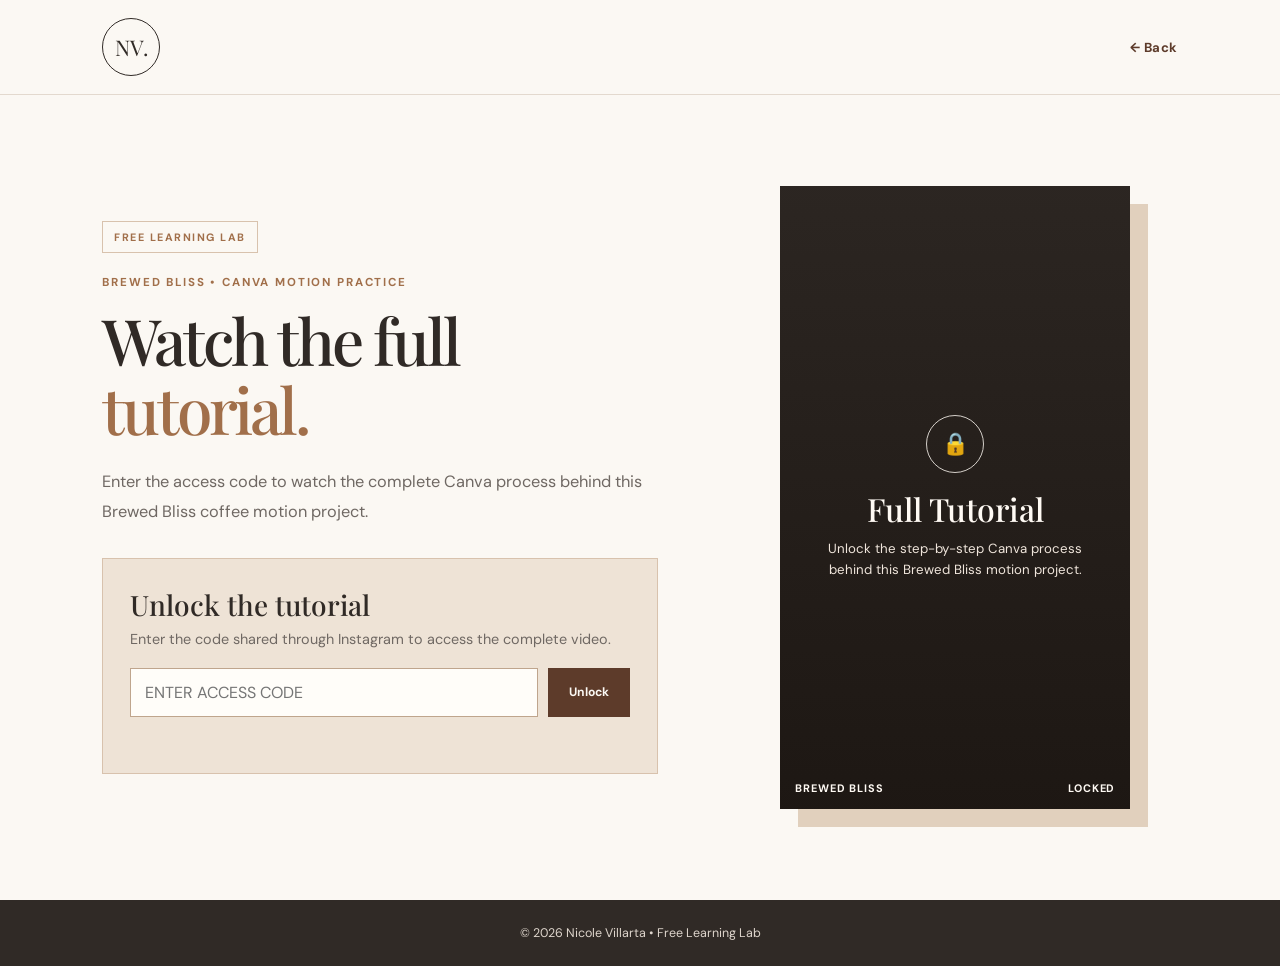
==== viewer.html @ 058363f7 "Add files via upload" ====
<!DOCTYPE html>
<html lang="en">

<head>
    <meta charset="UTF-8">
    <meta name="viewport" content="width=device-width, initial-scale=1.0">

    <title>Free Learning Lab | Nicole Villarta</title>

    <style>
        @import url("https://fonts.googleapis.com/css2?family=DM+Sans:wght@400;500;600;700&family=Playfair+Display:wght@500;600;700&display=swap");

        :root {
            --cream: #fbf8f3;
            --cream-dark: #eee3d6;
            --brown: #5d3b2a;
            --dark: #302a26;
            --muted: #6f6863;
            --accent: #a16f4a;
            --line: #e3d9ce;
        }

        * {
            margin: 0;
            padding: 0;
            box-sizing: border-box;
        }

        html {
            scroll-behavior: smooth;
        }

        body {
            min-height: 100vh;
            background: var(--cream);
            color: var(--dark);
            font-family: "DM Sans", Arial, sans-serif;
        }

        a {
            color: inherit;
            text-decoration: none;
        }

        .navbar {
            display: flex;
            align-items: center;
            justify-content: space-between;
            padding: 18px 8%;
            border-bottom: 1px solid var(--line);
        }

        .logo {
            display: grid;
            width: 58px;
            height: 58px;
            place-items: center;
            border: 1px solid var(--dark);
            border-radius: 50%;
            font-family: "Playfair Display", Georgia, serif;
            font-size: 1.35rem;
            transition: 0.25s ease;
        }

        .logo:hover {
            background: var(--brown);
            color: var(--cream);
        }

        .back-link {
            color: var(--brown);
            font-size: 0.82rem;
            font-weight: 700;
            letter-spacing: 0.03em;
        }

        .back-link:hover {
            color: var(--accent);
        }

        .lab-hero {
            display: grid;
            grid-template-columns: 1fr 0.8fr;
            gap: 75px;
            align-items: center;
            max-width: 1280px;
            min-height: calc(100vh - 95px);
            margin: auto;
            padding: 80px 8%;
        }

        .small-label {
            display: inline-block;
            margin-bottom: 22px;
            padding: 8px 11px;
            border: 1px solid #d8c2ad;
            color: var(--accent);
            font-size: 0.67rem;
            font-weight: 700;
            letter-spacing: 0.14em;
        }

        .eyebrow {
            margin-bottom: 15px;
            color: var(--accent);
            font-size: 0.72rem;
            font-weight: 700;
            letter-spacing: 0.16em;
        }

        h1,
        h2 {
            font-family: "Playfair Display", Georgia, serif;
            font-weight: 500;
        }

        h1 {
            max-width: 690px;
            font-size: clamp(3rem, 5vw, 5.2rem);
            line-height: 1.08;
            letter-spacing: -0.05em;
        }

        h1 span {
            color: var(--accent);
        }

        .description {
            max-width: 600px;
            margin-top: 24px;
            color: var(--muted);
            font-size: 1.02rem;
            line-height: 1.8;
        }

        .access-card {
            max-width: 590px;
            margin-top: 32px;
            padding: 27px;
            border: 1px solid #d8c2ad;
            background: var(--cream-dark);
        }

        .access-card h2 {
            font-size: 1.75rem;
        }

        .access-card p {
            margin-top: 7px;
            color: var(--muted);
            font-size: 0.9rem;
        }

        .access-form {
            display: flex;
            gap: 10px;
            margin-top: 20px;
        }

        .access-form input {
            width: 100%;
            padding: 13px 14px;
            border: 1px solid #bfa58d;
            outline: none;
            background: #fffdf9;
            color: var(--dark);
            font: inherit;
            text-transform: uppercase;
        }

        .access-form input:focus {
            border-color: var(--brown);
        }

        .access-form button {
            padding: 13px 20px;
            border: 1px solid var(--brown);
            background: var(--brown);
            color: var(--cream);
            font: inherit;
            font-size: 0.76rem;
            font-weight: 700;
            cursor: pointer;
        }

        .access-form button:hover {
            background: transparent;
            color: var(--brown);
        }

        .access-message {
            min-height: 22px;
            margin-top: 10px;
            color: #9a4f42;
            font-size: 0.84rem;
        }

        .locked-video-card {
            position: relative;
            width: min(100%, 350px);
            margin: auto;
            overflow: hidden;
            background: var(--dark);
            aspect-ratio: 9 / 16;
            box-shadow: 18px 18px 0 #e1d0bd;
        }

        .preview-video {
            width: 100%;
            height: 100%;
            object-fit: cover;
            opacity: 0.48;
        }

        .locked-overlay {
            position: absolute;
            inset: 0;
            display: flex;
            flex-direction: column;
            align-items: center;
            justify-content: center;
            padding: 30px;
            background: linear-gradient(
                to top,
                rgba(24, 18, 14, 0.78),
                rgba(24, 18, 14, 0.18)
            );
            color: #fffaf4;
            text-align: center;
        }

        .lock-icon {
            display: grid;
            width: 58px;
            height: 58px;
            margin-bottom: 18px;
            place-items: center;
            border: 1px solid rgba(255, 250, 244, 0.8);
            border-radius: 50%;
            font-size: 1.35rem;
        }

        .locked-overlay h2 {
            font-size: 2rem;
            line-height: 1.15;
        }

        .locked-overlay p {
            margin-top: 10px;
            color: #f0e6dc;
            font-size: 0.83rem;
            line-height: 1.6;
        }

        .video-meta {
            position: absolute;
            right: 15px;
            bottom: 14px;
            left: 15px;
            display: flex;
            justify-content: space-between;
            color: #fffaf4;
            font-size: 0.68rem;
            font-weight: 700;
            letter-spacing: 0.08em;
        }

        .tutorial-video-section {
            display: none;
            max-width: 940px;
            margin: 0 auto 100px;
            padding: 0 8%;
        }

        .tutorial-video-section.show {
            display: block;
        }

        .tutorial-video-section h2 {
            margin-bottom: 20px;
            font-size: 2.25rem;
        }

        .tutorial-video {
            display: block;
            width: 100%;
            background: var(--dark);
        }

        footer {
            padding: 25px 8%;
            background: var(--dark);
            color: #ded5cc;
            font-size: 0.78rem;
            text-align: center;
        }

        @media (max-width: 850px) {
            .lab-hero {
                grid-template-columns: 1fr;
                gap: 52px;
                min-height: auto;
                padding: 65px 8%;
            }

            .locked-video-card {
                width: min(100%, 310px);
            }
        }

        @media (max-width: 550px) {
            .navbar {
                padding: 16px 7%;
            }

            .logo {
                width: 52px;
                height: 52px;
            }

            .back-link {
                font-size: 0.72rem;
            }

            .lab-hero {
                padding: 55px 7%;
            }

            .access-card {
                padding: 23px;
            }

            .access-form {
                flex-direction: column;
            }

            .access-form button {
                width: 100%;
            }

            .tutorial-video-section {
                padding: 0 7%;
            }
        }
    </style>
</head>

<body>

    <header class="navbar">

        <a href="index.html" class="logo" aria-label="Back to portfolio">
            NV.
        </a>

        <a href="index.html" class="back-link">
            ← Back
        </a>

    </header>

    <main>

        <section class="lab-hero">

            <div>

                <p class="small-label">
                    FREE LEARNING LAB
                </p>

                <p class="eyebrow">
                    BREWED BLISS • CANVA MOTION PRACTICE
                </p>

                <h1>
                    Watch the full
                    <span>tutorial.</span>
                </h1>

                <p class="description">
                    Enter the access code to watch the complete Canva process
                    behind this Brewed Bliss coffee motion project.
                </p>

                <div class="access-card">

                    <h2>
                        Unlock the tutorial
                    </h2>

                    <p>
                        Enter the code shared through Instagram to access the
                        complete video.
                    </p>

                    <form class="access-form" id="accessForm">

                        <input
                            id="accessCode"
                            type="text"
                            placeholder="Enter access code"
                            autocomplete="off"
                            required
                        >

                        <button type="submit">
                            Unlock
                        </button>

                    </form>

                    <p class="access-message" id="accessMessage"></p>

                </div>

            </div>

            <div class="locked-video-card">

                <video
                    class="preview-video"
                    autoplay
                    loop
                    muted
                    playsinline
                >
                    <source src="brewed-bliss.mp4" type="video/mp4">
                </video>

                <div class="locked-overlay">

                    <div class="lock-icon">
                        🔒
                    </div>

                    <h2>
                        Full Tutorial
                    </h2>

                    <p>
                        Unlock the step-by-step Canva process behind this
                        Brewed Bliss motion project.
                    </p>

                </div>

                <div class="video-meta">
                    <span>BREWED BLISS</span>
                    <span>LOCKED</span>
                </div>

            </div>

        </section>

        <section class="tutorial-video-section" id="tutorialVideoSection">

            <p class="eyebrow">
                ACCESS GRANTED
            </p>

            <h2>
                Brewed Bliss: Full Tutorial
            </h2>

            <video class="tutorial-video" controls preload="metadata">
                <source src="brewed-bliss-tutorial.mp4" type="video/mp4">
                Your browser does not support video playback.
            </video>

        </section>

    </main>

    <footer>
        © 2026 Nicole Villarta • Free Learning Lab
    </footer>

    <script>
        const accessForm = document.getElementById("accessForm");
        const accessCode = document.getElementById("accessCode");
        const accessMessage = document.getElementById("accessMessage");
        const tutorialVideoSection = document.getElementById("tutorialVideoSection");

        accessForm.addEventListener("submit", function (event) {
            event.preventDefault();

            const enteredCode = accessCode.value.trim().toUpperCase();

            if (enteredCode === "BLISS") {
                accessMessage.style.color = "#55714b";
                accessMessage.textContent = "Access granted! Your tutorial is unlocked.";

                tutorialVideoSection.classList.add("show");

                tutorialVideoSection.scrollIntoView({
                    behavior: "smooth",
                    block: "start"
                });
            } else {
                accessMessage.style.color = "#9a4f42";
                accessMessage.textContent = "That code is not correct. Please try again.";
            }
        });
    </script>

</body>
</html>
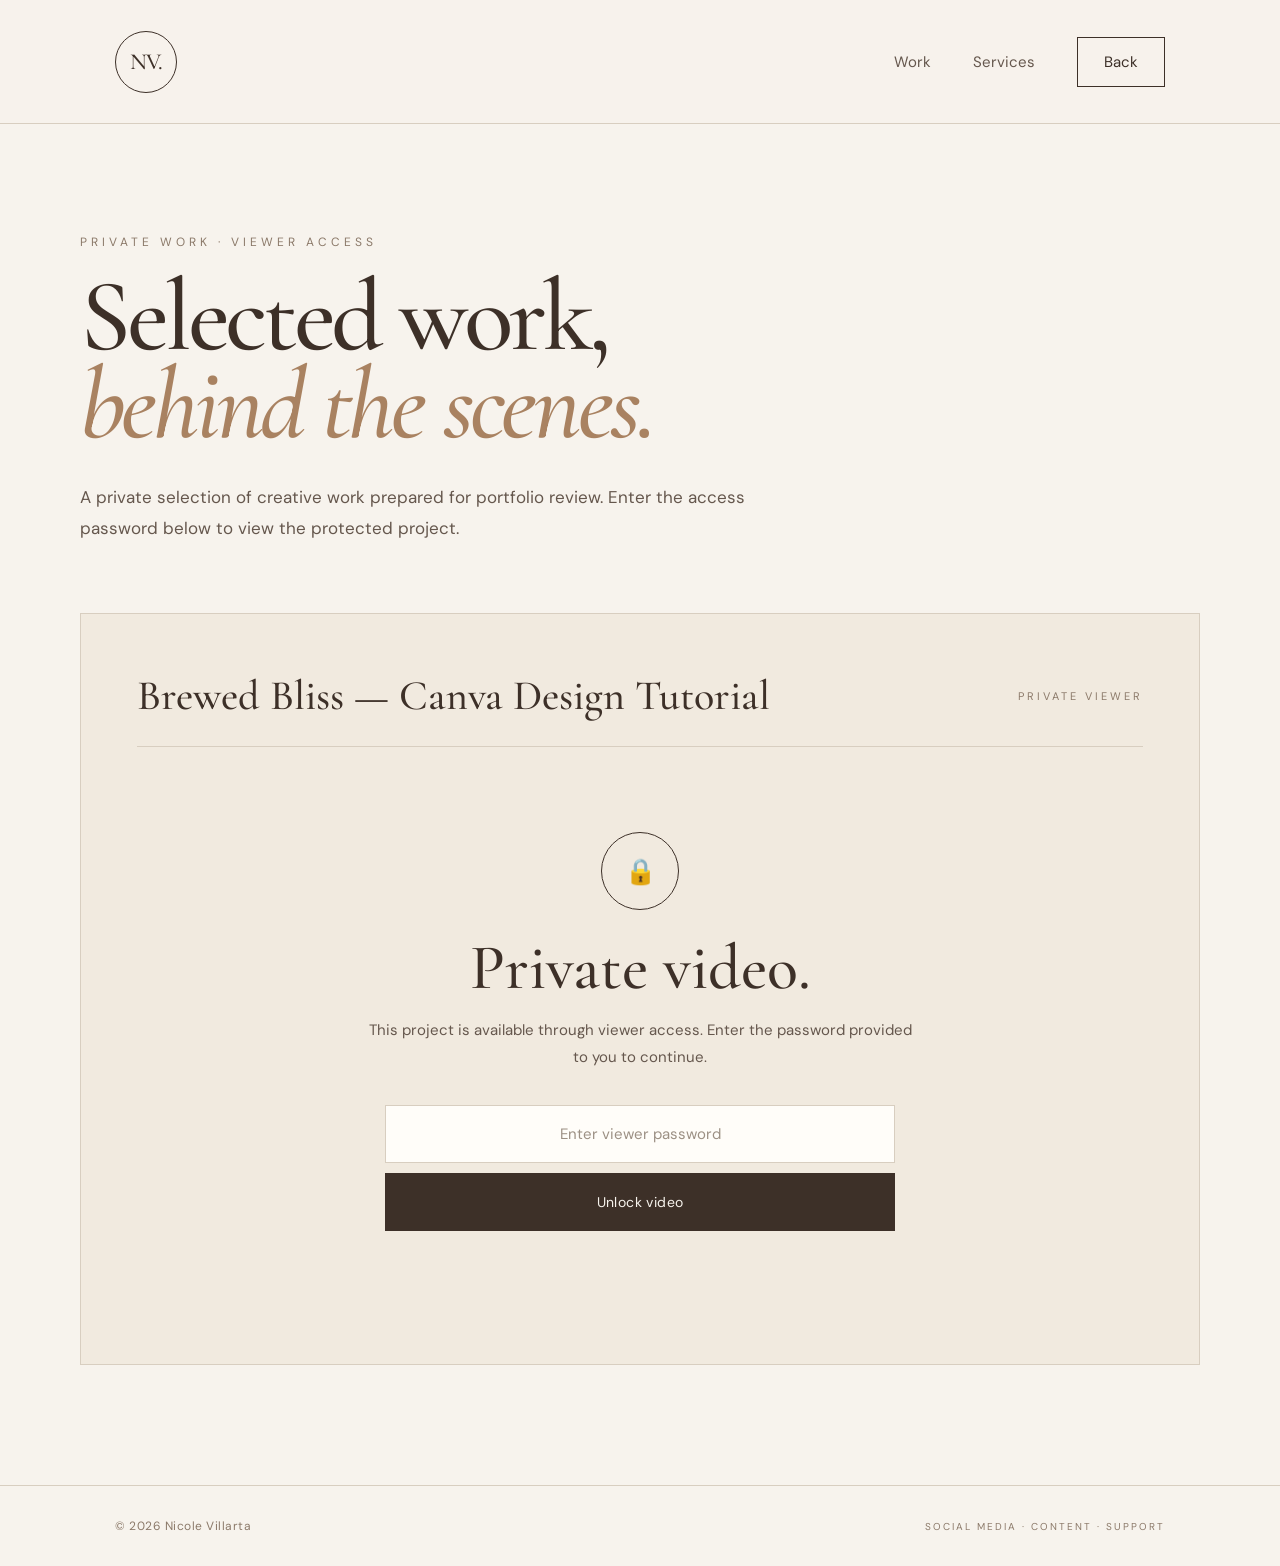
==== commit f94a1f37: "Add files via upload" ====
--- a/viewer.html
+++ b/viewer.html
@@ -1,509 +1,1027 @@
 <!DOCTYPE html>
 <html lang="en">
-
 <head>
-    <meta charset="UTF-8">
-    <meta name="viewport" content="width=device-width, initial-scale=1.0">
-
-    <title>Free Learning Lab | Nicole Villarta</title>
-
-    <style>
-        @import url("https://fonts.googleapis.com/css2?family=DM+Sans:wght@400;500;600;700&family=Playfair+Display:wght@500;600;700&display=swap");
-
-        :root {
-            --cream: #fbf8f3;
-            --cream-dark: #eee3d6;
-            --brown: #5d3b2a;
-            --dark: #302a26;
-            --muted: #6f6863;
-            --accent: #a16f4a;
-            --line: #e3d9ce;
+  <meta charset="UTF-8" />
+  <meta name="viewport" content="width=device-width, initial-scale=1.0" />
+
+  <title>Private Viewer — Nicole Villarta</title>
+
+  <!-- Elegant editorial fonts -->
+  <link rel="preconnect" href="https://fonts.googleapis.com">
+  <link rel="preconnect" href="https://fonts.gstatic.com" crossorigin>
+
+  <link
+    href="https://fonts.googleapis.com/css2?family=Cormorant+Garamond:wght@400;500;600;700&family=DM+Sans:wght@400;500;600&display=swap"
+    rel="stylesheet"
+  />
+
+  <style>
+    /* =========================================================
+       BASE
+    ========================================================= */
+
+    :root {
+      --cream: #f7f3ed;
+      --cream-dark: #eee7db;
+      --beige: #e7ddcd;
+      --beige-light: #f1eadf;
+
+      --brown: #3d3028;
+      --brown-soft: #65574d;
+      --brown-light: #8b7969;
+
+      --line: #d8cec0;
+      --white: #fffdf9;
+
+      --serif: "Cormorant Garamond", Georgia, serif;
+      --sans: "DM Sans", Arial, sans-serif;
+    }
+
+    * {
+      box-sizing: border-box;
+      margin: 0;
+      padding: 0;
+    }
+
+    html {
+      scroll-behavior: smooth;
+    }
+
+    body {
+      background: var(--cream);
+      color: var(--brown);
+      font-family: var(--sans);
+      min-height: 100vh;
+      -webkit-font-smoothing: antialiased;
+    }
+
+    a {
+      color: inherit;
+      text-decoration: none;
+    }
+
+    button,
+    input {
+      font-family: inherit;
+    }
+
+
+    /* =========================================================
+       NAVIGATION
+    ========================================================= */
+
+    .navbar {
+      height: 124px;
+      border-bottom: 1px solid var(--line);
+
+      display: flex;
+      align-items: center;
+      justify-content: space-between;
+
+      padding: 0 clamp(28px, 9vw, 140px);
+
+      background: rgba(247, 243, 237, 0.96);
+    }
+
+    .brand {
+      width: 62px;
+      height: 62px;
+
+      border: 1px solid var(--brown);
+
+      border-radius: 50%;
+
+      display: flex;
+      align-items: center;
+      justify-content: center;
+
+      font-family: var(--serif);
+      font-size: 23px;
+      font-weight: 500;
+
+      letter-spacing: -1px;
+    }
+
+    .nav-right {
+      display: flex;
+      align-items: center;
+      gap: 42px;
+    }
+
+    .nav-link {
+      font-size: 15px;
+      color: var(--brown-soft);
+
+      transition:
+        color 0.25s ease,
+        transform 0.25s ease;
+    }
+
+    .nav-link:hover {
+      color: var(--brown);
+      transform: translateY(-1px);
+    }
+
+    .back-button {
+      border: 1px solid var(--brown);
+      padding: 14px 26px;
+
+      font-size: 15px;
+
+      transition:
+        background 0.25s ease,
+        color 0.25s ease;
+    }
+
+    .back-button:hover {
+      background: var(--brown);
+      color: var(--cream);
+    }
+
+
+    /* =========================================================
+       MAIN
+    ========================================================= */
+
+    main {
+      width: min(1120px, calc(100% - 48px));
+      margin: 0 auto;
+      padding: 110px 0 120px;
+    }
+
+    .intro {
+      max-width: 820px;
+      margin-bottom: 70px;
+    }
+
+    .eyebrow {
+      font-size: 12px;
+      letter-spacing: 4px;
+      text-transform: uppercase;
+
+      color: var(--brown-light);
+
+      margin-bottom: 22px;
+    }
+
+    .headline {
+      font-family: var(--serif);
+
+      font-size: clamp(64px, 8vw, 112px);
+      line-height: 0.86;
+
+      font-weight: 500;
+      letter-spacing: -4px;
+
+      max-width: 900px;
+
+      margin-bottom: 34px;
+    }
+
+    .headline span {
+      color: #a98261;
+      font-style: italic;
+    }
+
+    .intro-text {
+      max-width: 690px;
+
+      font-size: 17px;
+      line-height: 1.8;
+
+      color: var(--brown-soft);
+    }
+
+
+    /* =========================================================
+       ACCESS PANEL
+    ========================================================= */
+
+    .viewer-panel {
+      background: var(--beige-light);
+
+      border: 1px solid var(--line);
+
+      padding: clamp(28px, 5vw, 56px);
+
+      position: relative;
+    }
+
+    .panel-top {
+      display: flex;
+      align-items: center;
+      justify-content: space-between;
+
+      padding-bottom: 25px;
+      margin-bottom: 45px;
+
+      border-bottom: 1px solid var(--line);
+    }
+
+    .project-name {
+      font-family: var(--serif);
+      font-size: clamp(28px, 4vw, 42px);
+      font-weight: 500;
+    }
+
+    .private-label {
+      font-size: 11px;
+      letter-spacing: 3px;
+      text-transform: uppercase;
+      color: var(--brown-light);
+    }
+
+
+    /* =========================================================
+       LOCKED STATE
+    ========================================================= */
+
+    .locked-state {
+      min-height: 440px;
+
+      display: flex;
+      flex-direction: column;
+
+      align-items: center;
+      justify-content: center;
+
+      text-align: center;
+
+      padding: 40px 20px;
+    }
+
+    .lock-circle {
+      width: 78px;
+      height: 78px;
+
+      border: 1px solid var(--brown);
+
+      border-radius: 50%;
+
+      display: flex;
+      align-items: center;
+      justify-content: center;
+
+      margin-bottom: 28px;
+
+      font-size: 25px;
+    }
+
+    .locked-title {
+      font-family: var(--serif);
+
+      font-size: clamp(42px, 6vw, 64px);
+
+      line-height: 0.95;
+
+      font-weight: 500;
+
+      margin-bottom: 18px;
+    }
+
+    .locked-description {
+      max-width: 560px;
+
+      color: var(--brown-soft);
+
+      font-size: 15px;
+      line-height: 1.8;
+
+      margin-bottom: 34px;
+    }
+
+    .password-area {
+      width: min(100%, 510px);
+    }
+
+    .password-input {
+      width: 100%;
+
+      height: 58px;
+
+      background: var(--white);
+
+      border: 1px solid var(--line);
+
+      padding: 0 20px;
+
+      font-size: 15px;
+
+      color: var(--brown);
+
+      outline: none;
+
+      text-align: center;
+
+      transition:
+        border-color 0.2s ease,
+        box-shadow 0.2s ease;
+    }
+
+    .password-input::placeholder {
+      color: #9c9084;
+    }
+
+    .password-input:focus {
+      border-color: var(--brown-soft);
+
+      box-shadow: 0 0 0 3px rgba(61, 48, 40, 0.06);
+    }
+
+    .unlock-button {
+      width: 100%;
+
+      height: 58px;
+
+      margin-top: 10px;
+
+      border: 1px solid var(--brown);
+
+      background: var(--brown);
+
+      color: var(--cream);
+
+      font-size: 14px;
+
+      cursor: pointer;
+
+      letter-spacing: 0.4px;
+
+      transition:
+        background 0.25s ease,
+        color 0.25s ease;
+    }
+
+    .unlock-button:hover {
+      background: transparent;
+      color: var(--brown);
+    }
+
+    .error-message {
+      min-height: 24px;
+
+      margin-top: 13px;
+
+      font-size: 13px;
+
+      color: #9a5f4e;
+
+      opacity: 0;
+
+      transition: opacity 0.2s ease;
+    }
+
+    .error-message.show {
+      opacity: 1;
+    }
+
+
+    /* =========================================================
+       VIDEO STATE
+    ========================================================= */
+
+    .video-state {
+      display: none;
+    }
+
+    .video-state.active {
+      display: block;
+    }
+
+    .video-header {
+      display: flex;
+
+      align-items: flex-end;
+      justify-content: space-between;
+
+      gap: 30px;
+
+      margin-bottom: 24px;
+    }
+
+    .video-title {
+      font-family: var(--serif);
+
+      font-size: clamp(32px, 4vw, 48px);
+
+      font-weight: 500;
+
+      line-height: 1;
+    }
+
+    .video-status {
+      font-size: 10px;
+
+      letter-spacing: 2.5px;
+
+      text-transform: uppercase;
+
+      color: var(--brown-light);
+
+      white-space: nowrap;
+    }
+
+    .video-wrapper {
+      position: relative;
+
+      width: 100%;
+
+      aspect-ratio: 16 / 9;
+
+      background: #d9d0c3;
+
+      overflow: hidden;
+
+      border: 1px solid var(--line);
+    }
+
+    .video-wrapper iframe {
+      width: 100%;
+      height: 100%;
+
+      border: 0;
+
+      display: block;
+    }
+
+    .video-note {
+      margin-top: 20px;
+
+      display: flex;
+
+      align-items: center;
+
+      justify-content: space-between;
+
+      gap: 20px;
+
+      color: var(--brown-soft);
+
+      font-size: 13px;
+
+      line-height: 1.6;
+    }
+
+    .youtube-link {
+      border-bottom: 1px solid var(--brown-soft);
+
+      white-space: nowrap;
+
+      transition: opacity 0.2s ease;
+    }
+
+    .youtube-link:hover {
+      opacity: 0.6;
+    }
+
+
+    /* =========================================================
+       FOOTER
+    ========================================================= */
+
+    footer {
+      border-top: 1px solid var(--line);
+
+      padding: 32px clamp(28px, 9vw, 140px);
+
+      display: flex;
+
+      align-items: center;
+
+      justify-content: space-between;
+
+      color: var(--brown-light);
+
+      font-size: 12px;
+
+      letter-spacing: 0.5px;
+    }
+
+    .footer-right {
+      text-transform: uppercase;
+
+      letter-spacing: 2px;
+
+      font-size: 10px;
+    }
+
+
+    /* =========================================================
+       MOBILE
+    ========================================================= */
+
+    @media (max-width: 700px) {
+
+      .navbar {
+        height: 94px;
+
+        padding: 0 22px;
+      }
+
+      .brand {
+        width: 52px;
+        height: 52px;
+
+        font-size: 20px;
+      }
+
+      .nav-right {
+        gap: 16px;
+      }
+
+      .nav-link {
+        display: none;
+      }
+
+      .back-button {
+        padding: 11px 18px;
+        font-size: 13px;
+      }
+
+      main {
+        width: calc(100% - 32px);
+
+        padding: 70px 0 80px;
+      }
+
+      .intro {
+        margin-bottom: 50px;
+      }
+
+      .eyebrow {
+        font-size: 10px;
+        letter-spacing: 3px;
+      }
+
+      .headline {
+        font-size: clamp(54px, 17vw, 80px);
+
+        letter-spacing: -2.5px;
+
+        line-height: 0.9;
+      }
+
+      .intro-text {
+        font-size: 15px;
+        line-height: 1.7;
+      }
+
+      .viewer-panel {
+        padding: 24px 18px;
+      }
+
+      .panel-top {
+        align-items: flex-start;
+
+        flex-direction: column;
+
+        gap: 8px;
+
+        margin-bottom: 20px;
+      }
+
+      .project-name {
+        font-size: 31px;
+      }
+
+      .locked-state {
+        min-height: 420px;
+
+        padding: 30px 10px;
+      }
+
+      .locked-title {
+        font-size: 45px;
+      }
+
+      .locked-description {
+        font-size: 14px;
+      }
+
+      .video-header {
+        align-items: flex-start;
+
+        flex-direction: column;
+
+        gap: 12px;
+      }
+
+      .video-title {
+        font-size: 34px;
+      }
+
+      .video-note {
+        align-items: flex-start;
+
+        flex-direction: column;
+      }
+
+      footer {
+        padding: 28px 22px;
+
+        flex-direction: column;
+
+        align-items: flex-start;
+
+        gap: 10px;
+      }
+    }
+
+
+    /* =========================================================
+       ACCESSIBILITY
+    ========================================================= */
+
+    @media (prefers-reduced-motion: reduce) {
+      *,
+      *::before,
+      *::after {
+        scroll-behavior: auto !important;
+        transition: none !important;
+      }
+    }
+  </style>
+</head>
+
+
+<body>
+
+  <!-- =========================================================
+       NAVIGATION
+  ========================================================= -->
+
+  <header class="navbar">
+
+    <a
+      href="index.html"
+      class="brand"
+      aria-label="Back to portfolio"
+    >
+      NV.
+    </a>
+
+    <nav class="nav-right">
+
+      <a
+        href="index.html"
+        class="nav-link"
+      >
+        Work
+      </a>
+
+      <a
+        href="index.html#services"
+        class="nav-link"
+      >
+        Services
+      </a>
+
+      <a
+        href="index.html"
+        class="back-button"
+      >
+        Back
+      </a>
+
+    </nav>
+
+  </header>
+
+
+  <!-- =========================================================
+       MAIN CONTENT
+  ========================================================= -->
+
+  <main>
+
+    <section class="intro">
+
+      <p class="eyebrow">
+        Private Work · Viewer Access
+      </p>
+
+      <h1 class="headline">
+        Selected work,
+        <br>
+        <span>behind the scenes.</span>
+      </h1>
+
+      <p class="intro-text">
+        A private selection of creative work prepared for portfolio
+        review. Enter the access password below to view the protected
+        project.
+      </p>
+
+    </section>
+
+
+    <!-- =======================================================
+         VIEWER PANEL
+    ======================================================= -->
+
+    <section class="viewer-panel">
+
+      <div class="panel-top">
+
+        <h2 class="project-name">
+          Brewed Bliss — Canva Design Tutorial
+        </h2>
+
+        <span class="private-label">
+          Private Viewer
+        </span>
+
+      </div>
+
+
+      <!-- =====================================================
+           LOCKED VIEW
+      ====================================================== -->
+
+      <div
+        class="locked-state"
+        id="lockedState"
+      >
+
+        <div class="lock-circle">
+          🔒
+        </div>
+
+        <h3 class="locked-title">
+          Private video.
+        </h3>
+
+        <p class="locked-description">
+          This project is available through viewer access.
+          Enter the password provided to you to continue.
+        </p>
+
+
+        <div class="password-area">
+
+          <input
+            type="password"
+            id="passwordInput"
+            class="password-input"
+            placeholder="Enter viewer password"
+            autocomplete="off"
+            aria-label="Viewer password"
+          />
+
+          <button
+            type="button"
+            id="unlockButton"
+            class="unlock-button"
+          >
+            Unlock video
+          </button>
+
+          <p
+            id="errorMessage"
+            class="error-message"
+            role="alert"
+          >
+            Incorrect password. Please try again.
+          </p>
+
+        </div>
+
+      </div>
+
+
+      <!-- =====================================================
+           UNLOCKED VIDEO
+      ====================================================== -->
+
+      <div
+        class="video-state"
+        id="videoState"
+      >
+
+        <div class="video-header">
+
+          <h3 class="video-title">
+            Brewed Bliss — Canva Design Tutorial
+          </h3>
+
+          <span class="video-status">
+            Viewer access granted
+          </span>
+
+        </div>
+
+
+        <div class="video-wrapper">
+
+          <iframe
+            id="youtubeVideo"
+            src=""
+            title="Brewed Bliss — Canva Design Tutorial"
+            allow="accelerometer; autoplay; clipboard-write; encrypted-media; gyroscope; picture-in-picture; web-share"
+            allowfullscreen
+          ></iframe>
+
+        </div>
+
+
+        <div class="video-note">
+
+          <span>
+            Private portfolio presentation · Content creation & design
+          </span>
+
+          <a
+            href="https://youtube.com/shorts/QO4YdhLnFVU?feature=share"
+            target="_blank"
+            rel="noopener noreferrer"
+            class="youtube-link"
+          >
+            Open on YouTube ↗
+          </a>
+
+        </div>
+
+      </div>
+
+    </section>
+
+  </main>
+
+
+  <!-- =========================================================
+       FOOTER
+  ========================================================= -->
+
+  <footer>
+
+    <span>
+      © 2026 Nicole Villarta
+    </span>
+
+    <span class="footer-right">
+      Social Media · Content · Support
+    </span>
+
+  </footer>
+
+
+  <!-- =========================================================
+       JAVASCRIPT
+  ========================================================= -->
+
+  <script>
+
+    /*
+      ============================================================
+      VIEWER ACCESS SETTINGS
+      ============================================================
+    */
+
+    const VIEWER_PASSWORD = "BLISS08!";
+
+    const YOUTUBE_VIDEO_ID = "QO4YdhLnFVU";
+
+
+    /*
+      ============================================================
+      ELEMENTS
+      ============================================================
+    */
+
+    const passwordInput =
+      document.getElementById("passwordInput");
+
+    const unlockButton =
+      document.getElementById("unlockButton");
+
+    const errorMessage =
+      document.getElementById("errorMessage");
+
+    const lockedState =
+      document.getElementById("lockedState");
+
+    const videoState =
+      document.getElementById("videoState");
+
+    const youtubeVideo =
+      document.getElementById("youtubeVideo");
+
+
+    /*
+      ============================================================
+      UNLOCK FUNCTION
+      ============================================================
+    */
+
+    function unlockVideo() {
+
+      const enteredPassword =
+        passwordInput.value.trim();
+
+
+      /*
+        Check password
+      */
+
+      if (enteredPassword === VIEWER_PASSWORD) {
+
+        /*
+          Hide error
+        */
+
+        errorMessage.classList.remove("show");
+
+
+        /*
+          Hide password section
+        */
+
+        lockedState.style.display = "none";
+
+
+        /*
+          Show video
+        */
+
+        videoState.classList.add("active");
+
+
+        /*
+          Load YouTube video only AFTER password
+          is successfully entered.
+
+          This prevents the video from loading
+          while the viewer is still locked.
+        */
+
+        youtubeVideo.src =
+          "https://www.youtube.com/embed/" +
+          YOUTUBE_VIDEO_ID +
+          "?rel=0&modestbranding=1&playsinline=1";
+
+
+        /*
+          Smoothly move viewer toward video
+        */
+
+        setTimeout(() => {
+
+          videoState.scrollIntoView({
+            behavior: "smooth",
+            block: "center"
+          });
+
+        }, 100);
+
+      } else {
+
+        /*
+          Wrong password
+        */
+
+        errorMessage.classList.add("show");
+
+        passwordInput.value = "";
+
+        passwordInput.focus();
+
+      }
+
+    }
+
+
+    /*
+      ============================================================
+      BUTTON CLICK
+      ============================================================
+    */
+
+    unlockButton.addEventListener(
+      "click",
+      unlockVideo
+    );
+
+
+    /*
+      ============================================================
+      ENTER KEY
+      ============================================================
+    */
+
+    passwordInput.addEventListener(
+      "keydown",
+      function(event) {
+
+        if (event.key === "Enter") {
+
+          unlockVideo();
+
         }
 
-        * {
-            margin: 0;
-            padding: 0;
-            box-sizing: border-box;
-        }
-
-        html {
-            scroll-behavior: smooth;
-        }
-
-        body {
-            min-height: 100vh;
-            background: var(--cream);
-            color: var(--dark);
-            font-family: "DM Sans", Arial, sans-serif;
-        }
-
-        a {
-            color: inherit;
-            text-decoration: none;
-        }
-
-        .navbar {
-            display: flex;
-            align-items: center;
-            justify-content: space-between;
-            padding: 18px 8%;
-            border-bottom: 1px solid var(--line);
-        }
-
-        .logo {
-            display: grid;
-            width: 58px;
-            height: 58px;
-            place-items: center;
-            border: 1px solid var(--dark);
-            border-radius: 50%;
-            font-family: "Playfair Display", Georgia, serif;
-            font-size: 1.35rem;
-            transition: 0.25s ease;
-        }
-
-        .logo:hover {
-            background: var(--brown);
-            color: var(--cream);
-        }
-
-        .back-link {
-            color: var(--brown);
-            font-size: 0.82rem;
-            font-weight: 700;
-            letter-spacing: 0.03em;
-        }
-
-        .back-link:hover {
-            color: var(--accent);
-        }
-
-        .lab-hero {
-            display: grid;
-            grid-template-columns: 1fr 0.8fr;
-            gap: 75px;
-            align-items: center;
-            max-width: 1280px;
-            min-height: calc(100vh - 95px);
-            margin: auto;
-            padding: 80px 8%;
-        }
-
-        .small-label {
-            display: inline-block;
-            margin-bottom: 22px;
-            padding: 8px 11px;
-            border: 1px solid #d8c2ad;
-            color: var(--accent);
-            font-size: 0.67rem;
-            font-weight: 700;
-            letter-spacing: 0.14em;
-        }
-
-        .eyebrow {
-            margin-bottom: 15px;
-            color: var(--accent);
-            font-size: 0.72rem;
-            font-weight: 700;
-            letter-spacing: 0.16em;
-        }
-
-        h1,
-        h2 {
-            font-family: "Playfair Display", Georgia, serif;
-            font-weight: 500;
-        }
-
-        h1 {
-            max-width: 690px;
-            font-size: clamp(3rem, 5vw, 5.2rem);
-            line-height: 1.08;
-            letter-spacing: -0.05em;
-        }
-
-        h1 span {
-            color: var(--accent);
-        }
-
-        .description {
-            max-width: 600px;
-            margin-top: 24px;
-            color: var(--muted);
-            font-size: 1.02rem;
-            line-height: 1.8;
-        }
-
-        .access-card {
-            max-width: 590px;
-            margin-top: 32px;
-            padding: 27px;
-            border: 1px solid #d8c2ad;
-            background: var(--cream-dark);
-        }
-
-        .access-card h2 {
-            font-size: 1.75rem;
-        }
-
-        .access-card p {
-            margin-top: 7px;
-            color: var(--muted);
-            font-size: 0.9rem;
-        }
-
-        .access-form {
-            display: flex;
-            gap: 10px;
-            margin-top: 20px;
-        }
-
-        .access-form input {
-            width: 100%;
-            padding: 13px 14px;
-            border: 1px solid #bfa58d;
-            outline: none;
-            background: #fffdf9;
-            color: var(--dark);
-            font: inherit;
-            text-transform: uppercase;
-        }
-
-        .access-form input:focus {
-            border-color: var(--brown);
-        }
-
-        .access-form button {
-            padding: 13px 20px;
-            border: 1px solid var(--brown);
-            background: var(--brown);
-            color: var(--cream);
-            font: inherit;
-            font-size: 0.76rem;
-            font-weight: 700;
-            cursor: pointer;
-        }
-
-        .access-form button:hover {
-            background: transparent;
-            color: var(--brown);
-        }
-
-        .access-message {
-            min-height: 22px;
-            margin-top: 10px;
-            color: #9a4f42;
-            font-size: 0.84rem;
-        }
-
-        .locked-video-card {
-            position: relative;
-            width: min(100%, 350px);
-            margin: auto;
-            overflow: hidden;
-            background: var(--dark);
-            aspect-ratio: 9 / 16;
-            box-shadow: 18px 18px 0 #e1d0bd;
-        }
-
-        .preview-video {
-            width: 100%;
-            height: 100%;
-            object-fit: cover;
-            opacity: 0.48;
-        }
-
-        .locked-overlay {
-            position: absolute;
-            inset: 0;
-            display: flex;
-            flex-direction: column;
-            align-items: center;
-            justify-content: center;
-            padding: 30px;
-            background: linear-gradient(
-                to top,
-                rgba(24, 18, 14, 0.78),
-                rgba(24, 18, 14, 0.18)
-            );
-            color: #fffaf4;
-            text-align: center;
-        }
-
-        .lock-icon {
-            display: grid;
-            width: 58px;
-            height: 58px;
-            margin-bottom: 18px;
-            place-items: center;
-            border: 1px solid rgba(255, 250, 244, 0.8);
-            border-radius: 50%;
-            font-size: 1.35rem;
-        }
-
-        .locked-overlay h2 {
-            font-size: 2rem;
-            line-height: 1.15;
-        }
-
-        .locked-overlay p {
-            margin-top: 10px;
-            color: #f0e6dc;
-            font-size: 0.83rem;
-            line-height: 1.6;
-        }
-
-        .video-meta {
-            position: absolute;
-            right: 15px;
-            bottom: 14px;
-            left: 15px;
-            display: flex;
-            justify-content: space-between;
-            color: #fffaf4;
-            font-size: 0.68rem;
-            font-weight: 700;
-            letter-spacing: 0.08em;
-        }
-
-        .tutorial-video-section {
-            display: none;
-            max-width: 940px;
-            margin: 0 auto 100px;
-            padding: 0 8%;
-        }
-
-        .tutorial-video-section.show {
-            display: block;
-        }
-
-        .tutorial-video-section h2 {
-            margin-bottom: 20px;
-            font-size: 2.25rem;
-        }
-
-        .tutorial-video {
-            display: block;
-            width: 100%;
-            background: var(--dark);
-        }
-
-        footer {
-            padding: 25px 8%;
-            background: var(--dark);
-            color: #ded5cc;
-            font-size: 0.78rem;
-            text-align: center;
-        }
-
-        @media (max-width: 850px) {
-            .lab-hero {
-                grid-template-columns: 1fr;
-                gap: 52px;
-                min-height: auto;
-                padding: 65px 8%;
-            }
-
-            .locked-video-card {
-                width: min(100%, 310px);
-            }
-        }
-
-        @media (max-width: 550px) {
-            .navbar {
-                padding: 16px 7%;
-            }
-
-            .logo {
-                width: 52px;
-                height: 52px;
-            }
-
-            .back-link {
-                font-size: 0.72rem;
-            }
-
-            .lab-hero {
-                padding: 55px 7%;
-            }
-
-            .access-card {
-                padding: 23px;
-            }
-
-            .access-form {
-                flex-direction: column;
-            }
-
-            .access-form button {
-                width: 100%;
-            }
-
-            .tutorial-video-section {
-                padding: 0 7%;
-            }
-        }
-    </style>
-</head>
-
-<body>
-
-    <header class="navbar">
-
-        <a href="index.html" class="logo" aria-label="Back to portfolio">
-            NV.
-        </a>
-
-        <a href="index.html" class="back-link">
-            ← Back
-        </a>
-
-    </header>
-
-    <main>
-
-        <section class="lab-hero">
-
-            <div>
-
-                <p class="small-label">
-                    FREE LEARNING LAB
-                </p>
-
-                <p class="eyebrow">
-                    BREWED BLISS • CANVA MOTION PRACTICE
-                </p>
-
-                <h1>
-                    Watch the full
-                    <span>tutorial.</span>
-                </h1>
-
-                <p class="description">
-                    Enter the access code to watch the complete Canva process
-                    behind this Brewed Bliss coffee motion project.
-                </p>
-
-                <div class="access-card">
-
-                    <h2>
-                        Unlock the tutorial
-                    </h2>
-
-                    <p>
-                        Enter the code shared through Instagram to access the
-                        complete video.
-                    </p>
-
-                    <form class="access-form" id="accessForm">
-
-                        <input
-                            id="accessCode"
-                            type="text"
-                            placeholder="Enter access code"
-                            autocomplete="off"
-                            required
-                        >
-
-                        <button type="submit">
-                            Unlock
-                        </button>
-
-                    </form>
-
-                    <p class="access-message" id="accessMessage"></p>
-
-                </div>
-
-            </div>
-
-            <div class="locked-video-card">
-
-                <video
-                    class="preview-video"
-                    autoplay
-                    loop
-                    muted
-                    playsinline
-                >
-                    <source src="brewed-bliss.mp4" type="video/mp4">
-                </video>
-
-                <div class="locked-overlay">
-
-                    <div class="lock-icon">
-                        🔒
-                    </div>
-
-                    <h2>
-                        Full Tutorial
-                    </h2>
-
-                    <p>
-                        Unlock the step-by-step Canva process behind this
-                        Brewed Bliss motion project.
-                    </p>
-
-                </div>
-
-                <div class="video-meta">
-                    <span>BREWED BLISS</span>
-                    <span>LOCKED</span>
-                </div>
-
-            </div>
-
-        </section>
-
-        <section class="tutorial-video-section" id="tutorialVideoSection">
-
-            <p class="eyebrow">
-                ACCESS GRANTED
-            </p>
-
-            <h2>
-                Brewed Bliss: Full Tutorial
-            </h2>
-
-            <video class="tutorial-video" controls preload="metadata">
-                <source src="brewed-bliss-tutorial.mp4" type="video/mp4">
-                Your browser does not support video playback.
-            </video>
-
-        </section>
-
-    </main>
-
-    <footer>
-        © 2026 Nicole Villarta • Free Learning Lab
-    </footer>
-
-    <script>
-        const accessForm = document.getElementById("accessForm");
-        const accessCode = document.getElementById("accessCode");
-        const accessMessage = document.getElementById("accessMessage");
-        const tutorialVideoSection = document.getElementById("tutorialVideoSection");
-
-        accessForm.addEventListener("submit", function (event) {
-            event.preventDefault();
-
-            const enteredCode = accessCode.value.trim().toUpperCase();
-
-            if (enteredCode === "BLISS") {
-                accessMessage.style.color = "#55714b";
-                accessMessage.textContent = "Access granted! Your tutorial is unlocked.";
-
-                tutorialVideoSection.classList.add("show");
-
-                tutorialVideoSection.scrollIntoView({
-                    behavior: "smooth",
-                    block: "start"
-                });
-            } else {
-                accessMessage.style.color = "#9a4f42";
-                accessMessage.textContent = "That code is not correct. Please try again.";
-            }
-        });
-    </script>
+      }
+    );
+
+  </script>
 
 </body>
 </html>
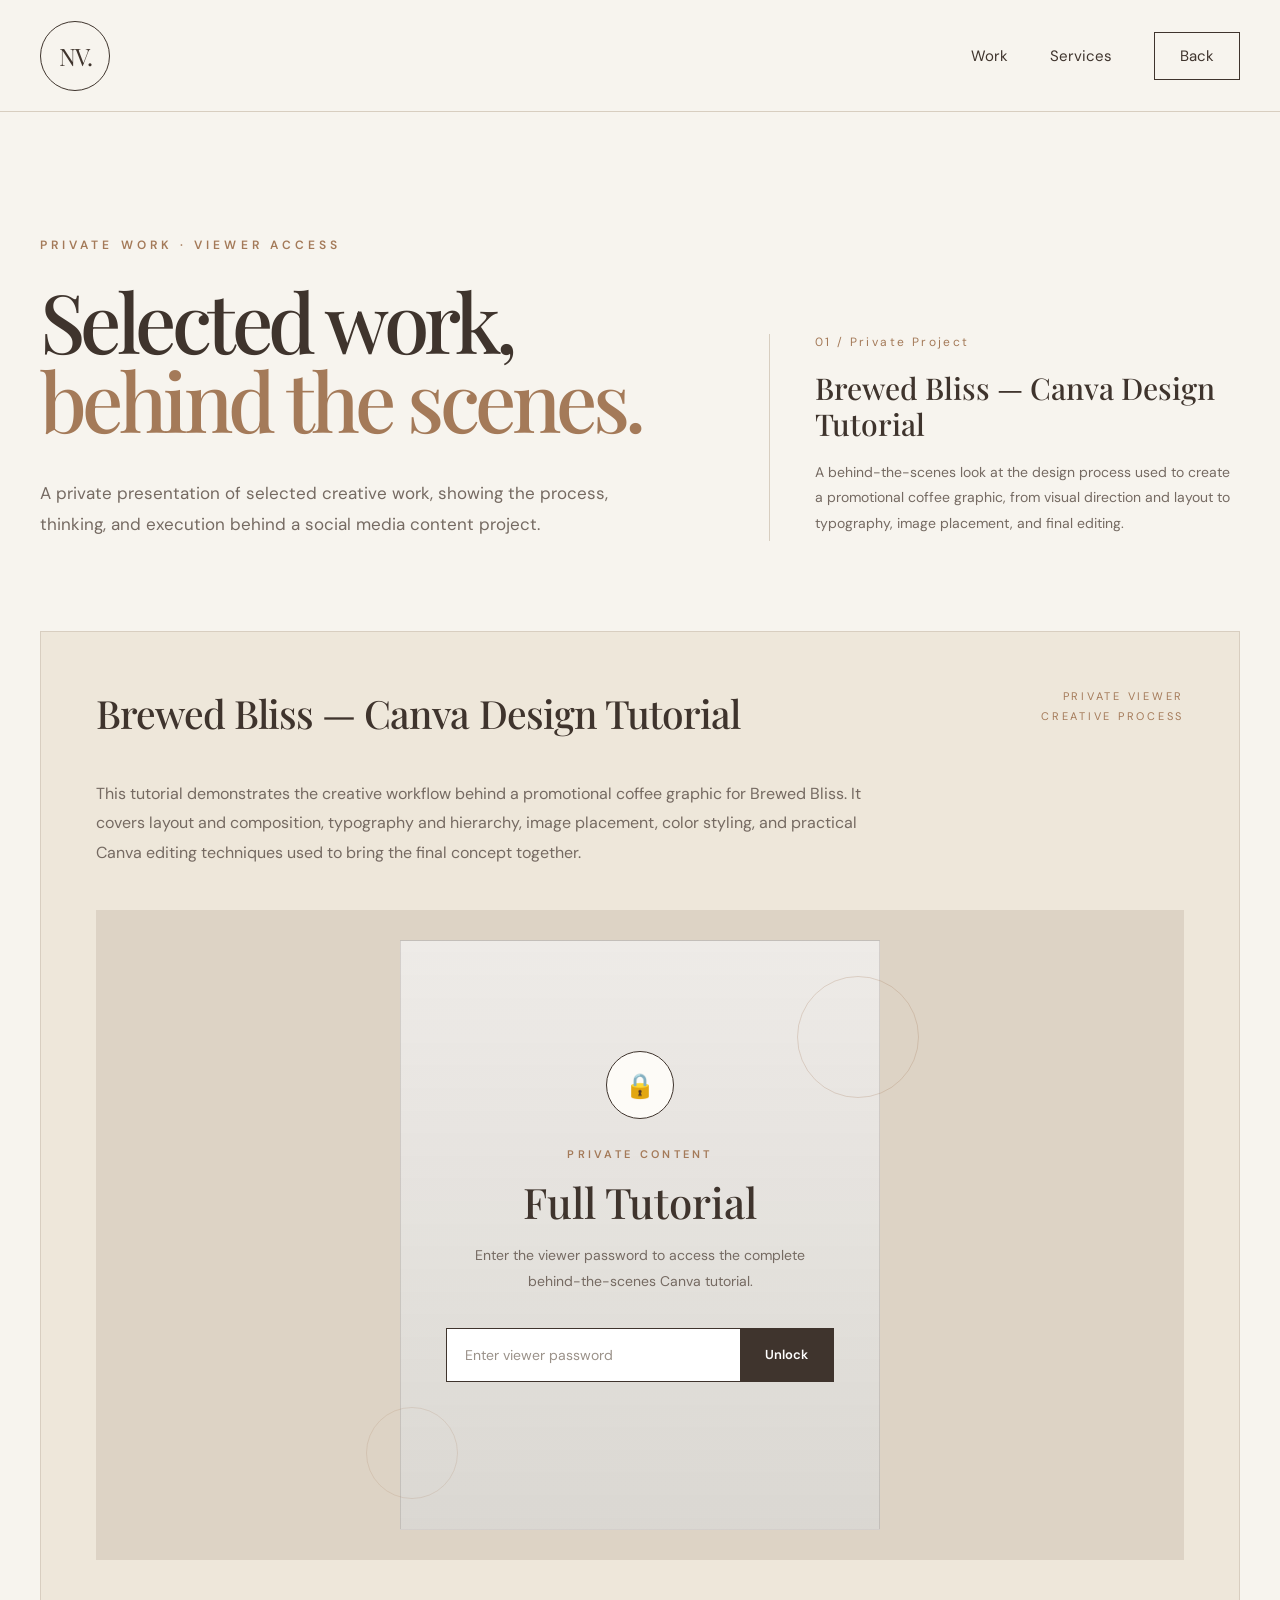
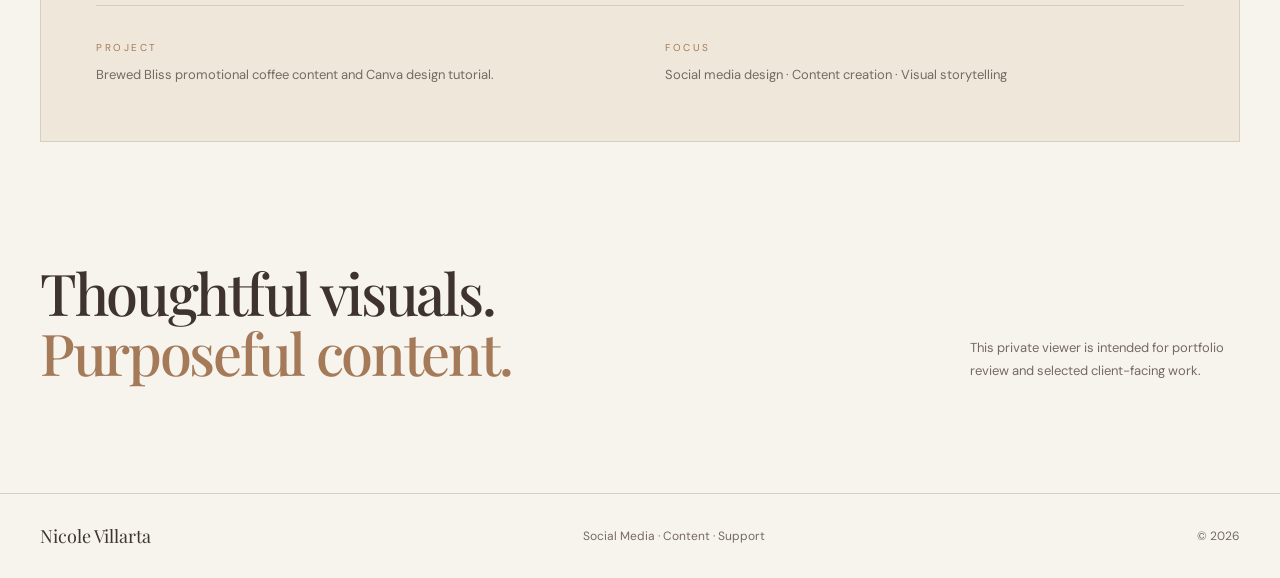
==== commit d332b5b7: "Update viewer.html" ====
--- a/viewer.html
+++ b/viewer.html
@@ -4,37 +4,42 @@
   <meta charset="UTF-8" />
   <meta name="viewport" content="width=device-width, initial-scale=1.0" />
 
-  <title>Private Viewer — Nicole Villarta</title>
-
-  <!-- Elegant editorial fonts -->
+  <title>Brewed Bliss — Private Work | Nicole Villarta</title>
+
+  <meta
+    name="description"
+    content="Private portfolio presentation by Nicole Villarta featuring the Brewed Bliss Canva design tutorial."
+  />
+
   <link rel="preconnect" href="https://fonts.googleapis.com">
   <link rel="preconnect" href="https://fonts.gstatic.com" crossorigin>
 
   <link
-    href="https://fonts.googleapis.com/css2?family=Cormorant+Garamond:wght@400;500;600;700&family=DM+Sans:wght@400;500;600&display=swap"
+    href="https://fonts.googleapis.com/css2?family=DM+Sans:wght@400;500;600&family=Playfair+Display:wght@500;600&display=swap"
     rel="stylesheet"
-  />
+  >
 
   <style>
     /* =========================================================
-       BASE
-    ========================================================= */
+       NICOLE VILLARTA — PRIVATE VIEWER
+       Minimal editorial portfolio theme
+       ========================================================= */
 
     :root {
-      --cream: #f7f3ed;
-      --cream-dark: #eee7db;
-      --beige: #e7ddcd;
-      --beige-light: #f1eadf;
-
-      --brown: #3d3028;
-      --brown-soft: #65574d;
-      --brown-light: #8b7969;
-
+      --cream: #f7f4ee;
+      --paper: #eee7da;
+      --paper-light: #fdfbf7;
+      --espresso: #3f342d;
+      --brown: #604a3b;
+      --caramel: #a47a59;
+      --muted: #756a62;
       --line: #d8cec0;
-      --white: #fffdf9;
-
-      --serif: "Cormorant Garamond", Georgia, serif;
+      --white: #ffffff;
+
+      --serif: "Playfair Display", Georgia, serif;
       --sans: "DM Sans", Arial, sans-serif;
+
+      --container: 1240px;
     }
 
     * {
@@ -49,57 +54,59 @@
 
     body {
       background: var(--cream);
-      color: var(--brown);
+      color: var(--espresso);
       font-family: var(--sans);
       min-height: 100vh;
       -webkit-font-smoothing: antialiased;
     }
 
+    button,
+    input {
+      font: inherit;
+    }
+
     a {
       color: inherit;
       text-decoration: none;
     }
 
-    button,
-    input {
-      font-family: inherit;
-    }
-
-
     /* =========================================================
-       NAVIGATION
-    ========================================================= */
-
-    .navbar {
-      height: 124px;
+       HEADER
+       ========================================================= */
+
+    header {
+      height: 112px;
       border-bottom: 1px solid var(--line);
-
+      display: flex;
+      align-items: center;
+    }
+
+    .nav {
+      width: min(var(--container), calc(100% - 80px));
+      margin: auto;
       display: flex;
       align-items: center;
       justify-content: space-between;
-
-      padding: 0 clamp(28px, 9vw, 140px);
-
-      background: rgba(247, 243, 237, 0.96);
-    }
-
-    .brand {
-      width: 62px;
-      height: 62px;
-
-      border: 1px solid var(--brown);
-
+    }
+
+    .logo {
+      width: 70px;
+      height: 70px;
+      border: 1px solid var(--espresso);
       border-radius: 50%;
-
-      display: flex;
-      align-items: center;
-      justify-content: center;
+      display: grid;
+      place-items: center;
 
       font-family: var(--serif);
-      font-size: 23px;
-      font-weight: 500;
-
+      font-size: 24px;
       letter-spacing: -1px;
+
+      transition: all 0.25s ease;
+    }
+
+    .logo:hover {
+      background: var(--espresso);
+      color: var(--cream);
     }
 
     .nav-right {
@@ -110,423 +117,466 @@
 
     .nav-link {
       font-size: 15px;
-      color: var(--brown-soft);
-
-      transition:
-        color 0.25s ease,
-        transform 0.25s ease;
-    }
-
-    .nav-link:hover {
-      color: var(--brown);
-      transform: translateY(-1px);
+      color: var(--espresso);
+      position: relative;
+    }
+
+    .nav-link::after {
+      content: "";
+      position: absolute;
+      left: 0;
+      bottom: -7px;
+      width: 0;
+      height: 1px;
+      background: var(--caramel);
+      transition: width 0.25s ease;
+    }
+
+    .nav-link:hover::after {
+      width: 100%;
     }
 
     .back-button {
-      border: 1px solid var(--brown);
-      padding: 14px 26px;
-
+      border: 1px solid var(--espresso);
+      padding: 13px 25px;
+      background: transparent;
+      color: var(--espresso);
       font-size: 15px;
-
-      transition:
-        background 0.25s ease,
-        color 0.25s ease;
+      transition: all 0.25s ease;
     }
 
     .back-button:hover {
-      background: var(--brown);
+      background: var(--espresso);
       color: var(--cream);
     }
 
-
     /* =========================================================
-       MAIN
-    ========================================================= */
-
-    main {
-      width: min(1120px, calc(100% - 48px));
-      margin: 0 auto;
-      padding: 110px 0 120px;
-    }
-
-    .intro {
-      max-width: 820px;
-      margin-bottom: 70px;
+       HERO
+       ========================================================= */
+
+    .hero {
+      width: min(var(--container), calc(100% - 80px));
+      margin: auto;
+      padding: 125px 0 90px;
+
+      display: grid;
+      grid-template-columns: 1fr 0.75fr;
+      gap: 100px;
+      align-items: end;
     }
 
     .eyebrow {
+      color: var(--caramel);
       font-size: 12px;
-      letter-spacing: 4px;
+      font-weight: 600;
+      letter-spacing: 0.34em;
       text-transform: uppercase;
-
-      color: var(--brown-light);
-
-      margin-bottom: 22px;
-    }
-
-    .headline {
+      margin-bottom: 28px;
+    }
+
+    .hero h1 {
+      max-width: 850px;
+
       font-family: var(--serif);
-
-      font-size: clamp(64px, 8vw, 112px);
-      line-height: 0.86;
-
+      font-size: clamp(58px, 6.4vw, 92px);
       font-weight: 500;
-      letter-spacing: -4px;
-
-      max-width: 900px;
-
-      margin-bottom: 34px;
-    }
-
-    .headline span {
-      color: #a98261;
-      font-style: italic;
-    }
-
-    .intro-text {
-      max-width: 690px;
-
+      line-height: 0.97;
+      letter-spacing: -0.055em;
+    }
+
+    .hero h1 em {
+      color: var(--caramel);
+      font-style: normal;
+    }
+
+    .hero-description {
+      max-width: 590px;
+      margin-top: 38px;
+
+      color: var(--muted);
       font-size: 17px;
+      line-height: 1.85;
+    }
+
+    .hero-side {
+      border-left: 1px solid var(--line);
+      padding-left: 45px;
+      padding-bottom: 5px;
+    }
+
+    .project-number {
+      color: var(--caramel);
+      font-size: 12px;
+      letter-spacing: 0.2em;
+      margin-bottom: 20px;
+    }
+
+    .hero-side h2 {
+      font-family: var(--serif);
+      font-size: 30px;
+      font-weight: 500;
+      line-height: 1.2;
+      margin-bottom: 18px;
+    }
+
+    .hero-side p {
+      color: var(--muted);
+      font-size: 14px;
       line-height: 1.8;
-
-      color: var(--brown-soft);
-    }
-
+    }
 
     /* =========================================================
-       ACCESS PANEL
-    ========================================================= */
-
-    .viewer-panel {
-      background: var(--beige-light);
-
+       PROJECT AREA
+       ========================================================= */
+
+    .project-wrap {
+      width: min(var(--container), calc(100% - 80px));
+      margin: auto;
+      padding-bottom: 120px;
+    }
+
+    .project-card {
+      background: var(--paper);
       border: 1px solid var(--line);
-
-      padding: clamp(28px, 5vw, 56px);
-
+      padding: 55px;
+    }
+
+    .project-header {
+      display: flex;
+      justify-content: space-between;
+      align-items: flex-start;
+      gap: 40px;
+      margin-bottom: 40px;
+    }
+
+    .project-title {
+      font-family: var(--serif);
+      font-size: 39px;
+      font-weight: 500;
+      letter-spacing: -0.025em;
+    }
+
+    .project-meta {
+      text-align: right;
+      color: var(--caramel);
+      font-size: 11px;
+      letter-spacing: 0.25em;
+      text-transform: uppercase;
+      line-height: 1.8;
+    }
+
+    .project-description {
+      max-width: 790px;
+      color: var(--muted);
+      font-size: 16px;
+      line-height: 1.85;
+      margin-bottom: 42px;
+    }
+
+    /* =========================================================
+       VIDEO / LOCKED VIEWER
+       ========================================================= */
+
+    .video-shell {
       position: relative;
-    }
-
-    .panel-top {
-      display: flex;
-      align-items: center;
-      justify-content: space-between;
-
-      padding-bottom: 25px;
-      margin-bottom: 45px;
-
-      border-bottom: 1px solid var(--line);
-    }
-
-    .project-name {
-      font-family: var(--serif);
-      font-size: clamp(28px, 4vw, 42px);
-      font-weight: 500;
-    }
-
-    .private-label {
-      font-size: 11px;
-      letter-spacing: 3px;
-      text-transform: uppercase;
-      color: var(--brown-light);
-    }
-
-
-    /* =========================================================
-       LOCKED STATE
-    ========================================================= */
-
-    .locked-state {
-      min-height: 440px;
-
-      display: flex;
-      flex-direction: column;
-
-      align-items: center;
-      justify-content: center;
-
-      text-align: center;
-
-      padding: 40px 20px;
-    }
-
-    .lock-circle {
-      width: 78px;
-      height: 78px;
-
-      border: 1px solid var(--brown);
-
-      border-radius: 50%;
+      width: 100%;
+      background: #ddd3c5;
+      overflow: hidden;
+      min-height: 650px;
 
       display: flex;
       align-items: center;
       justify-content: center;
-
+    }
+
+    .video-placeholder {
+      width: min(480px, 90%);
+      min-height: 590px;
+
+      background:
+        linear-gradient(
+          to bottom,
+          rgba(63, 52, 45, 0.08),
+          rgba(63, 52, 45, 0.18)
+        ),
+        var(--paper-light);
+
+      border: 1px solid rgba(63, 52, 45, 0.15);
+
+      display: flex;
+      flex-direction: column;
+      align-items: center;
+      justify-content: center;
+
+      text-align: center;
+      padding: 55px 45px;
+
+      position: relative;
+    }
+
+    .video-placeholder::before {
+      content: "";
+      position: absolute;
+      width: 120px;
+      height: 120px;
+      border: 1px solid rgba(164, 122, 89, 0.25);
+      border-radius: 50%;
+      top: 35px;
+      right: -40px;
+    }
+
+    .video-placeholder::after {
+      content: "";
+      position: absolute;
+      width: 90px;
+      height: 90px;
+      border: 1px solid rgba(164, 122, 89, 0.18);
+      border-radius: 50%;
+      bottom: 30px;
+      left: -35px;
+    }
+
+    .lock-mark {
+      width: 68px;
+      height: 68px;
+      border: 1px solid var(--espresso);
+      border-radius: 50%;
+
+      display: grid;
+      place-items: center;
+
+      font-size: 24px;
       margin-bottom: 28px;
 
-      font-size: 25px;
-    }
-
-    .locked-title {
+      background: var(--paper-light);
+    }
+
+    .private-label {
+      color: var(--caramel);
+      font-size: 11px;
+      font-weight: 600;
+      letter-spacing: 0.3em;
+      text-transform: uppercase;
+      margin-bottom: 18px;
+    }
+
+    .video-placeholder h3 {
       font-family: var(--serif);
-
-      font-size: clamp(42px, 6vw, 64px);
-
-      line-height: 0.95;
-
+      font-size: 42px;
       font-weight: 500;
-
+      line-height: 1.1;
       margin-bottom: 18px;
     }
 
-    .locked-description {
-      max-width: 560px;
-
-      color: var(--brown-soft);
-
-      font-size: 15px;
+    .video-placeholder p {
+      max-width: 360px;
+      color: var(--muted);
+      font-size: 14px;
       line-height: 1.8;
-
       margin-bottom: 34px;
     }
 
-    .password-area {
-      width: min(100%, 510px);
-    }
-
-    .password-input {
+    /* =========================================================
+       PASSWORD
+       ========================================================= */
+
+    .password-form {
       width: 100%;
-
-      height: 58px;
-
+      max-width: 410px;
+      display: flex;
+      border: 1px solid var(--espresso);
       background: var(--white);
-
-      border: 1px solid var(--line);
-
-      padding: 0 20px;
-
-      font-size: 15px;
-
-      color: var(--brown);
-
+    }
+
+    .password-form input {
+      min-width: 0;
+      flex: 1;
+
+      border: none;
       outline: none;
-
-      text-align: center;
-
-      transition:
-        border-color 0.2s ease,
-        box-shadow 0.2s ease;
-    }
-
-    .password-input::placeholder {
-      color: #9c9084;
-    }
-
-    .password-input:focus {
-      border-color: var(--brown-soft);
-
-      box-shadow: 0 0 0 3px rgba(61, 48, 40, 0.06);
+      background: transparent;
+
+      padding: 17px 18px;
+      color: var(--espresso);
+      font-size: 14px;
+    }
+
+    .password-form input::placeholder {
+      color: #9a9189;
     }
 
     .unlock-button {
+      border: none;
+      background: var(--espresso);
+      color: var(--white);
+
+      padding: 0 25px;
+      cursor: pointer;
+
+      font-size: 13px;
+      font-weight: 600;
+
+      transition: background 0.25s ease;
+    }
+
+    .unlock-button:hover {
+      background: var(--caramel);
+    }
+
+    .error-message {
+      min-height: 22px;
+      margin-top: 14px;
+
+      color: #9b4e42;
+      font-size: 12px;
+    }
+
+    /* =========================================================
+       UNLOCKED VIDEO
+       ========================================================= */
+
+    .video-content {
+      display: none;
       width: 100%;
-
-      height: 58px;
-
-      margin-top: 10px;
-
-      border: 1px solid var(--brown);
-
-      background: var(--brown);
-
-      color: var(--cream);
-
-      font-size: 14px;
-
-      cursor: pointer;
-
-      letter-spacing: 0.4px;
-
-      transition:
-        background 0.25s ease,
-        color 0.25s ease;
-    }
-
-    .unlock-button:hover {
-      background: transparent;
-      color: var(--brown);
-    }
-
-    .error-message {
-      min-height: 24px;
-
-      margin-top: 13px;
-
-      font-size: 13px;
-
-      color: #9a5f4e;
-
-      opacity: 0;
-
-      transition: opacity 0.2s ease;
-    }
-
-    .error-message.show {
-      opacity: 1;
-    }
-
-
-    /* =========================================================
-       VIDEO STATE
-    ========================================================= */
-
-    .video-state {
-      display: none;
-    }
-
-    .video-state.active {
-      display: block;
-    }
-
-    .video-header {
-      display: flex;
-
-      align-items: flex-end;
-      justify-content: space-between;
-
-      gap: 30px;
-
-      margin-bottom: 24px;
-    }
-
-    .video-title {
-      font-family: var(--serif);
-
-      font-size: clamp(32px, 4vw, 48px);
-
-      font-weight: 500;
-
-      line-height: 1;
-    }
-
-    .video-status {
-      font-size: 10px;
-
-      letter-spacing: 2.5px;
-
-      text-transform: uppercase;
-
-      color: var(--brown-light);
-
-      white-space: nowrap;
-    }
-
-    .video-wrapper {
-      position: relative;
-
-      width: 100%;
-
-      aspect-ratio: 16 / 9;
-
-      background: #d9d0c3;
-
-      overflow: hidden;
-
-      border: 1px solid var(--line);
-    }
-
-    .video-wrapper iframe {
+      height: 720px;
+      background: #1e1b19;
+    }
+
+    .video-content iframe {
       width: 100%;
       height: 100%;
-
       border: 0;
-
+    }
+
+    .video-shell.unlocked {
+      min-height: 720px;
+    }
+
+    .video-shell.unlocked .video-placeholder {
+      display: none;
+    }
+
+    .video-shell.unlocked .video-content {
       display: block;
     }
 
-    .video-note {
-      margin-top: 20px;
+    /* =========================================================
+       PROJECT FOOTER
+       ========================================================= */
+
+    .project-footer {
+      display: grid;
+      grid-template-columns: 1fr 1fr;
+      gap: 50px;
+
+      margin-top: 45px;
+      padding-top: 35px;
+      border-top: 1px solid var(--line);
+    }
+
+    .footer-item span {
+      display: block;
+
+      color: var(--caramel);
+      font-size: 10px;
+      letter-spacing: 0.25em;
+      text-transform: uppercase;
+
+      margin-bottom: 10px;
+    }
+
+    .footer-item p {
+      color: var(--muted);
+      font-size: 13px;
+      line-height: 1.7;
+    }
+
+    /* =========================================================
+       BOTTOM STATEMENT
+       ========================================================= */
+
+    .closing {
+      width: min(var(--container), calc(100% - 80px));
+      margin: auto;
+      padding: 0 0 110px;
 
       display: flex;
-
-      align-items: center;
-
       justify-content: space-between;
-
-      gap: 20px;
-
-      color: var(--brown-soft);
-
+      align-items: flex-end;
+      gap: 60px;
+    }
+
+    .closing h2 {
+      max-width: 760px;
+
+      font-family: var(--serif);
+      font-size: clamp(38px, 4.5vw, 64px);
+      font-weight: 500;
+      line-height: 1.05;
+      letter-spacing: -0.04em;
+    }
+
+    .closing h2 em {
+      color: var(--caramel);
+      font-style: normal;
+    }
+
+    .closing-note {
+      max-width: 270px;
+      color: var(--muted);
       font-size: 13px;
-
-      line-height: 1.6;
-    }
-
-    .youtube-link {
-      border-bottom: 1px solid var(--brown-soft);
-
-      white-space: nowrap;
-
-      transition: opacity 0.2s ease;
-    }
-
-    .youtube-link:hover {
-      opacity: 0.6;
-    }
-
+      line-height: 1.8;
+    }
 
     /* =========================================================
        FOOTER
-    ========================================================= */
+       ========================================================= */
 
     footer {
       border-top: 1px solid var(--line);
-
-      padding: 32px clamp(28px, 9vw, 140px);
+      padding: 30px 0;
+    }
+
+    .footer-inner {
+      width: min(var(--container), calc(100% - 80px));
+      margin: auto;
 
       display: flex;
-
+      justify-content: space-between;
       align-items: center;
 
-      justify-content: space-between;
-
-      color: var(--brown-light);
-
+      color: var(--muted);
       font-size: 12px;
-
-      letter-spacing: 0.5px;
-    }
-
-    .footer-right {
-      text-transform: uppercase;
-
-      letter-spacing: 2px;
-
-      font-size: 10px;
-    }
-
+    }
+
+    .footer-brand {
+      color: var(--espresso);
+      font-family: var(--serif);
+      font-size: 18px;
+    }
 
     /* =========================================================
-       MOBILE
-    ========================================================= */
-
-    @media (max-width: 700px) {
-
-      .navbar {
-        height: 94px;
-
-        padding: 0 22px;
-      }
-
-      .brand {
-        width: 52px;
-        height: 52px;
-
+       RESPONSIVE
+       ========================================================= */
+
+    @media (max-width: 900px) {
+
+      header {
+        height: 90px;
+      }
+
+      .nav {
+        width: min(100% - 40px, var(--container));
+      }
+
+      .logo {
+        width: 58px;
+        height: 58px;
         font-size: 20px;
       }
 
       .nav-right {
-        gap: 16px;
+        gap: 20px;
       }
 
       .nav-link {
@@ -534,314 +584,391 @@
       }
 
       .back-button {
-        padding: 11px 18px;
-        font-size: 13px;
-      }
-
-      main {
-        width: calc(100% - 32px);
-
-        padding: 70px 0 80px;
-      }
-
-      .intro {
-        margin-bottom: 50px;
-      }
-
-      .eyebrow {
-        font-size: 10px;
-        letter-spacing: 3px;
-      }
-
-      .headline {
-        font-size: clamp(54px, 17vw, 80px);
-
-        letter-spacing: -2.5px;
-
-        line-height: 0.9;
-      }
-
-      .intro-text {
+        padding: 11px 19px;
+      }
+
+      .hero {
+        width: min(100% - 40px, var(--container));
+        padding: 80px 0 65px;
+
+        grid-template-columns: 1fr;
+        gap: 55px;
+      }
+
+      .hero-side {
+        border-left: none;
+        border-top: 1px solid var(--line);
+        padding-left: 0;
+        padding-top: 30px;
+      }
+
+      .project-wrap,
+      .closing {
+        width: min(100% - 40px, var(--container));
+      }
+
+      .project-card {
+        padding: 30px;
+      }
+
+      .project-header {
+        flex-direction: column;
+        gap: 18px;
+      }
+
+      .project-meta {
+        text-align: left;
+      }
+
+      .video-shell {
+        min-height: 620px;
+      }
+
+      .video-content {
+        height: 620px;
+      }
+
+      .closing {
+        flex-direction: column;
+        align-items: flex-start;
+      }
+
+      .footer-inner {
+        width: min(100% - 40px, var(--container));
+      }
+    }
+
+    @media (max-width: 560px) {
+
+      .hero {
+        padding-top: 65px;
+      }
+
+      .hero h1 {
+        font-size: 52px;
+      }
+
+      .hero-description {
         font-size: 15px;
-        line-height: 1.7;
-      }
-
-      .viewer-panel {
-        padding: 24px 18px;
-      }
-
-      .panel-top {
+      }
+
+      .project-card {
+        padding: 22px;
+      }
+
+      .project-title {
+        font-size: 30px;
+      }
+
+      .video-shell {
+        min-height: 580px;
+      }
+
+      .video-placeholder {
+        min-height: 530px;
+        padding: 45px 22px;
+      }
+
+      .video-placeholder h3 {
+        font-size: 34px;
+      }
+
+      .password-form {
+        flex-direction: column;
+        border: none;
+        gap: 9px;
+        background: transparent;
+      }
+
+      .password-form input {
+        width: 100%;
+        border: 1px solid var(--espresso);
+        background: var(--white);
+        padding: 16px;
+      }
+
+      .unlock-button {
+        min-height: 52px;
+        width: 100%;
+      }
+
+      .project-footer {
+        grid-template-columns: 1fr;
+        gap: 25px;
+      }
+
+      .video-content {
+        height: 570px;
+      }
+
+      .closing {
+        padding-bottom: 80px;
+      }
+
+      .closing h2 {
+        font-size: 42px;
+      }
+
+      .footer-inner {
+        flex-direction: column;
         align-items: flex-start;
-
-        flex-direction: column;
-
-        gap: 8px;
-
-        margin-bottom: 20px;
-      }
-
-      .project-name {
-        font-size: 31px;
-      }
-
-      .locked-state {
-        min-height: 420px;
-
-        padding: 30px 10px;
-      }
-
-      .locked-title {
-        font-size: 45px;
-      }
-
-      .locked-description {
-        font-size: 14px;
-      }
-
-      .video-header {
-        align-items: flex-start;
-
-        flex-direction: column;
-
-        gap: 12px;
-      }
-
-      .video-title {
-        font-size: 34px;
-      }
-
-      .video-note {
-        align-items: flex-start;
-
-        flex-direction: column;
-      }
-
-      footer {
-        padding: 28px 22px;
-
-        flex-direction: column;
-
-        align-items: flex-start;
-
         gap: 10px;
-      }
-    }
-
-
-    /* =========================================================
-       ACCESSIBILITY
-    ========================================================= */
-
-    @media (prefers-reduced-motion: reduce) {
-      *,
-      *::before,
-      *::after {
-        scroll-behavior: auto !important;
-        transition: none !important;
       }
     }
   </style>
 </head>
 
-
 <body>
 
   <!-- =========================================================
-       NAVIGATION
-  ========================================================= -->
-
-  <header class="navbar">
-
-    <a
-      href="index.html"
-      class="brand"
-      aria-label="Back to portfolio"
-    >
-      NV.
-    </a>
-
-    <nav class="nav-right">
-
-      <a
-        href="index.html"
-        class="nav-link"
-      >
-        Work
+       HEADER
+       ========================================================= -->
+
+  <header>
+    <nav class="nav">
+
+      <a href="index.html" class="logo" aria-label="Back to portfolio">
+        NV.
       </a>
 
-      <a
-        href="index.html#services"
-        class="nav-link"
-      >
-        Services
-      </a>
-
-      <a
-        href="index.html"
-        class="back-button"
-      >
-        Back
-      </a>
+      <div class="nav-right">
+
+        <a href="index.html#work" class="nav-link">
+          Work
+        </a>
+
+        <a href="index.html#services" class="nav-link">
+          Services
+        </a>
+
+        <a href="index.html" class="back-button">
+          Back
+        </a>
+
+      </div>
 
     </nav>
-
   </header>
 
 
   <!-- =========================================================
-       MAIN CONTENT
-  ========================================================= -->
+       HERO
+       ========================================================= -->
 
   <main>
 
-    <section class="intro">
-
-      <p class="eyebrow">
-        Private Work · Viewer Access
-      </p>
-
-      <h1 class="headline">
-        Selected work,
-        <br>
-        <span>behind the scenes.</span>
-      </h1>
-
-      <p class="intro-text">
-        A private selection of creative work prepared for portfolio
-        review. Enter the access password below to view the protected
-        project.
-      </p>
-
-    </section>
-
-
-    <!-- =======================================================
-         VIEWER PANEL
-    ======================================================= -->
-
-    <section class="viewer-panel">
-
-      <div class="panel-top">
-
-        <h2 class="project-name">
+    <section class="hero">
+
+      <div>
+
+        <div class="eyebrow">
+          Private Work · Viewer Access
+        </div>
+
+        <h1>
+          Selected work,<br>
+          <em>behind the scenes.</em>
+        </h1>
+
+        <p class="hero-description">
+          A private presentation of selected creative work,
+          showing the process, thinking, and execution behind
+          a social media content project.
+        </p>
+
+      </div>
+
+
+      <div class="hero-side">
+
+        <div class="project-number">
+          01 / Private Project
+        </div>
+
+        <h2>
           Brewed Bliss — Canva Design Tutorial
         </h2>
 
-        <span class="private-label">
-          Private Viewer
-        </span>
+        <p>
+          A behind-the-scenes look at the design process
+          used to create a promotional coffee graphic,
+          from visual direction and layout to typography,
+          image placement, and final editing.
+        </p>
 
       </div>
 
-
-      <!-- =====================================================
-           LOCKED VIEW
-      ====================================================== -->
-
-      <div
-        class="locked-state"
-        id="lockedState"
-      >
-
-        <div class="lock-circle">
-          🔒
+    </section>
+
+
+    <!-- =======================================================
+         PROJECT
+         ======================================================= -->
+
+    <section class="project-wrap">
+
+      <article class="project-card">
+
+        <div class="project-header">
+
+          <h2 class="project-title">
+            Brewed Bliss — Canva Design Tutorial
+          </h2>
+
+          <div class="project-meta">
+            Private Viewer<br>
+            Creative Process
+          </div>
+
         </div>
 
-        <h3 class="locked-title">
-          Private video.
-        </h3>
-
-        <p class="locked-description">
-          This project is available through viewer access.
-          Enter the password provided to you to continue.
+
+        <p class="project-description">
+          This tutorial demonstrates the creative workflow behind
+          a promotional coffee graphic for Brewed Bliss. It covers
+          layout and composition, typography and hierarchy, image
+          placement, color styling, and practical Canva editing
+          techniques used to bring the final concept together.
         </p>
 
 
-        <div class="password-area">
-
-          <input
-            type="password"
-            id="passwordInput"
-            class="password-input"
-            placeholder="Enter viewer password"
-            autocomplete="off"
-            aria-label="Viewer password"
-          />
-
-          <button
-            type="button"
-            id="unlockButton"
-            class="unlock-button"
-          >
-            Unlock video
-          </button>
-
-          <p
-            id="errorMessage"
-            class="error-message"
-            role="alert"
-          >
-            Incorrect password. Please try again.
-          </p>
+        <!-- =====================================================
+             VIDEO VIEWER
+             ===================================================== -->
+
+        <div class="video-shell" id="videoShell">
+
+          <!-- LOCKED STATE -->
+
+          <div class="video-placeholder" id="lockedView">
+
+            <div class="lock-mark">
+              🔒
+            </div>
+
+            <div class="private-label">
+              Private Content
+            </div>
+
+            <h3>
+              Full Tutorial
+            </h3>
+
+            <p>
+              Enter the viewer password to access the
+              complete behind-the-scenes Canva tutorial.
+            </p>
+
+
+            <form class="password-form" id="passwordForm">
+
+              <input
+                type="password"
+                id="passwordInput"
+                placeholder="Enter viewer password"
+                autocomplete="off"
+                aria-label="Viewer password"
+              >
+
+              <button
+                type="submit"
+                class="unlock-button"
+              >
+                Unlock
+              </button>
+
+            </form>
+
+            <div
+              class="error-message"
+              id="errorMessage"
+              aria-live="polite"
+            ></div>
+
+          </div>
+
+
+          <!-- UNLOCKED STATE -->
+
+          <div class="video-content" id="videoContent">
+
+            <iframe
+              id="youtubeVideo"
+              title="Brewed Bliss Canva Design Tutorial"
+              src=""
+              allow="
+                accelerometer;
+                autoplay;
+                clipboard-write;
+                encrypted-media;
+                gyroscope;
+                picture-in-picture;
+                web-share
+              "
+              allowfullscreen
+              referrerpolicy="strict-origin-when-cross-origin"
+            ></iframe>
+
+          </div>
 
         </div>
 
-      </div>
-
-
-      <!-- =====================================================
-           UNLOCKED VIDEO
-      ====================================================== -->
-
-      <div
-        class="video-state"
-        id="videoState"
-      >
-
-        <div class="video-header">
-
-          <h3 class="video-title">
-            Brewed Bliss — Canva Design Tutorial
-          </h3>
-
-          <span class="video-status">
-            Viewer access granted
-          </span>
+
+        <!-- =====================================================
+             PROJECT DETAILS
+             ===================================================== -->
+
+        <div class="project-footer">
+
+          <div class="footer-item">
+
+            <span>
+              Project
+            </span>
+
+            <p>
+              Brewed Bliss promotional coffee content
+              and Canva design tutorial.
+            </p>
+
+          </div>
+
+
+          <div class="footer-item">
+
+            <span>
+              Focus
+            </span>
+
+            <p>
+              Social media design · Content creation ·
+              Visual storytelling
+            </p>
+
+          </div>
 
         </div>
 
-
-        <div class="video-wrapper">
-
-          <iframe
-            id="youtubeVideo"
-            src=""
-            title="Brewed Bliss — Canva Design Tutorial"
-            allow="accelerometer; autoplay; clipboard-write; encrypted-media; gyroscope; picture-in-picture; web-share"
-            allowfullscreen
-          ></iframe>
-
-        </div>
-
-
-        <div class="video-note">
-
-          <span>
-            Private portfolio presentation · Content creation & design
-          </span>
-
-          <a
-            href="https://youtube.com/shorts/QO4YdhLnFVU?feature=share"
-            target="_blank"
-            rel="noopener noreferrer"
-            class="youtube-link"
-          >
-            Open on YouTube ↗
-          </a>
-
-        </div>
-
-      </div>
+      </article>
+
+    </section>
+
+
+    <!-- =======================================================
+         CLOSING
+         ======================================================= -->
+
+    <section class="closing">
+
+      <h2>
+        Thoughtful visuals.<br>
+        <em>Purposeful content.</em>
+      </h2>
+
+      <p class="closing-note">
+        This private viewer is intended for portfolio review
+        and selected client-facing work.
+      </p>
 
     </section>
 
@@ -850,136 +977,98 @@
 
   <!-- =========================================================
        FOOTER
-  ========================================================= -->
+       ========================================================= -->
 
   <footer>
 
-    <span>
-      © 2026 Nicole Villarta
-    </span>
-
-    <span class="footer-right">
-      Social Media · Content · Support
-    </span>
+    <div class="footer-inner">
+
+      <div class="footer-brand">
+        Nicole Villarta
+      </div>
+
+      <div>
+        Social Media · Content · Support
+      </div>
+
+      <div>
+        © 2026
+      </div>
+
+    </div>
 
   </footer>
 
 
   <!-- =========================================================
        JAVASCRIPT
-  ========================================================= -->
+       ========================================================= -->
 
   <script>
 
-    /*
-      ============================================================
-      VIEWER ACCESS SETTINGS
-      ============================================================
-    */
-
-    const VIEWER_PASSWORD = "BLISS08!";
-
-    const YOUTUBE_VIDEO_ID = "QO4YdhLnFVU";
-
-
-    /*
-      ============================================================
-      ELEMENTS
-      ============================================================
-    */
+    const PASSWORD = "BLISS08!";
+
+    const YOUTUBE_ID = "d4sEK4lXQVg";
+
+    const passwordForm =
+      document.getElementById("passwordForm");
 
     const passwordInput =
       document.getElementById("passwordInput");
 
-    const unlockButton =
-      document.getElementById("unlockButton");
-
     const errorMessage =
       document.getElementById("errorMessage");
 
-    const lockedState =
-      document.getElementById("lockedState");
-
-    const videoState =
-      document.getElementById("videoState");
+    const videoShell =
+      document.getElementById("videoShell");
 
     const youtubeVideo =
       document.getElementById("youtubeVideo");
 
 
-    /*
-      ============================================================
-      UNLOCK FUNCTION
-      ============================================================
-    */
-
-    function unlockVideo() {
+    passwordForm.addEventListener("submit", function (event) {
+
+      event.preventDefault();
 
       const enteredPassword =
         passwordInput.value.trim();
 
 
-      /*
-        Check password
-      */
-
-      if (enteredPassword === VIEWER_PASSWORD) {
+      /* Correct password */
+
+      if (enteredPassword === PASSWORD) {
+
+        errorMessage.textContent = "";
+
+        videoShell.classList.add("unlocked");
 
         /*
-          Hide error
+          Load the YouTube video only after
+          the correct password has been entered.
         */
 
-        errorMessage.classList.remove("show");
-
+        youtubeVideo.src =
+          `https://www.youtube.com/embed/${YOUTUBE_ID}?rel=0&modestbranding=1&playsinline=1`;
 
         /*
-          Hide password section
+          Remember unlocked state during this
+          browser session.
         */
 
-        lockedState.style.display = "none";
-
-
-        /*
-          Show video
-        */
-
-        videoState.classList.add("active");
-
-
-        /*
-          Load YouTube video only AFTER password
-          is successfully entered.
-
-          This prevents the video from loading
-          while the viewer is still locked.
-        */
-
-        youtubeVideo.src =
-          "https://www.youtube.com/embed/" +
-          YOUTUBE_VIDEO_ID +
-          "?rel=0&modestbranding=1&playsinline=1";
-
-
-        /*
-          Smoothly move viewer toward video
-        */
-
-        setTimeout(() => {
-
-          videoState.scrollIntoView({
-            behavior: "smooth",
-            block: "center"
-          });
-
-        }, 100);
-
-      } else {
-
-        /*
-          Wrong password
-        */
-
-        errorMessage.classList.add("show");
+        sessionStorage.setItem(
+          "brewBlissViewerUnlocked",
+          "true"
+        );
+
+      }
+
+
+      /* Incorrect password */
+
+      else {
+
+        errorMessage.textContent =
+          "That password doesn't match. Please try again.";
 
         passwordInput.value = "";
 
@@ -987,41 +1076,28 @@
 
       }
 
-    }
+    });
 
 
     /*
-      ============================================================
-      BUTTON CLICK
-      ============================================================
+      Restore access if the viewer was already
+      unlocked during this browser session.
     */
 
-    unlockButton.addEventListener(
-      "click",
-      unlockVideo
-    );
-
-
-    /*
-      ============================================================
-      ENTER KEY
-      ============================================================
-    */
-
-    passwordInput.addEventListener(
-      "keydown",
-      function(event) {
-
-        if (event.key === "Enter") {
-
-          unlockVideo();
-
-        }
-
-      }
-    );
+    if (
+      sessionStorage.getItem(
+        "brewBlissViewerUnlocked"
+      ) === "true"
+    ) {
+
+      videoShell.classList.add("unlocked");
+
+      youtubeVideo.src =
+        `https://www.youtube.com/embed/${YOUTUBE_ID}?rel=0&modestbranding=1&playsinline=1`;
+
+    }
 
   </script>
 
 </body>
-</html>+</html>
